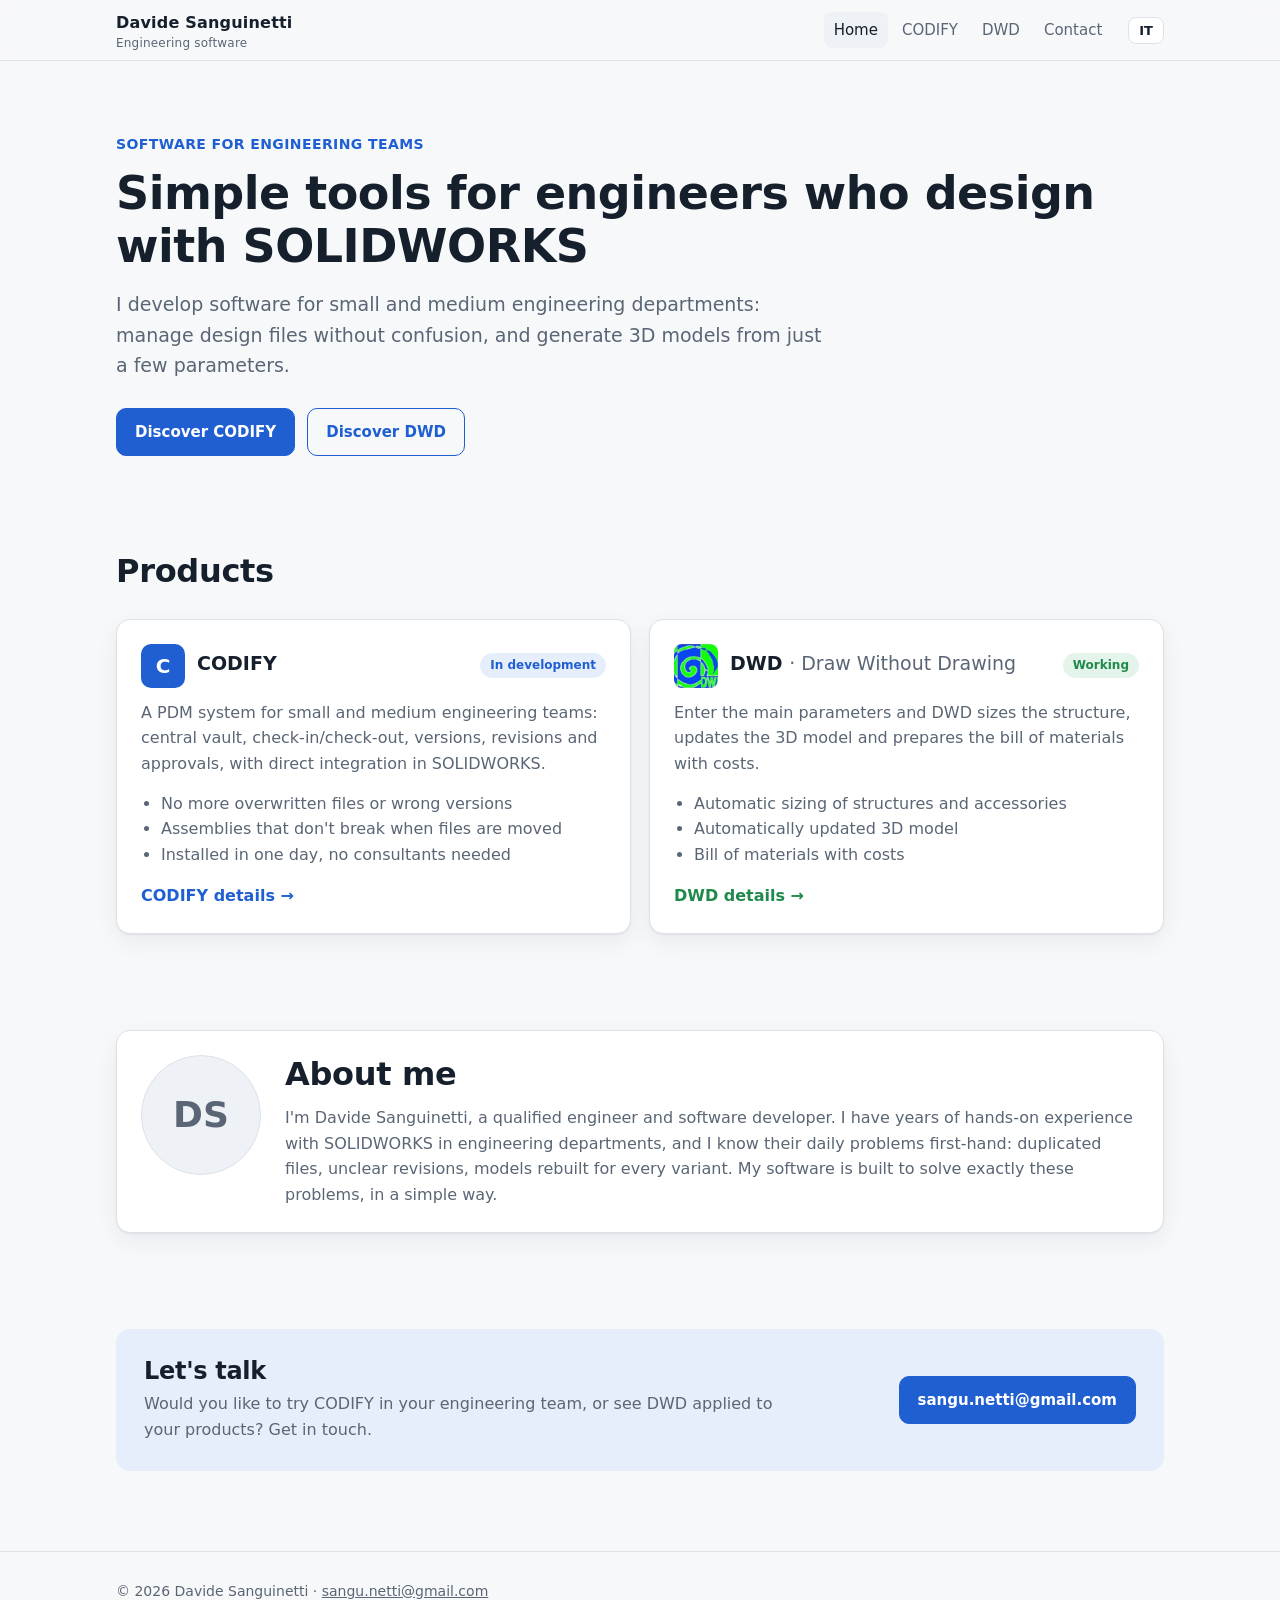
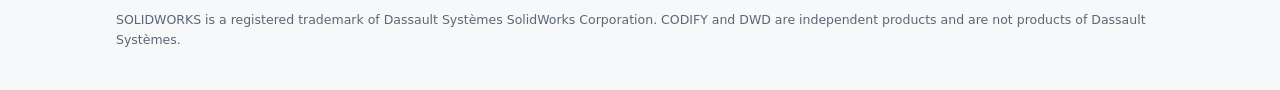
==== index.html @ ec3d7e51 "Sito Davide Sanguinetti: home, CODIFY e DWD (IT/EN) Co-Authored-By: Claude Opus 5.5 <noreply@anthrop" ====
<!doctype html>
<html lang="it" data-lang="it"
      data-title-it="Davide Sanguinetti · Software per SOLIDWORKS"
      data-title-en="Davide Sanguinetti · Software for SOLIDWORKS">
<head>
  <meta charset="utf-8">
  <meta name="viewport" content="width=device-width, initial-scale=1">
  <title>Davide Sanguinetti · Software per SOLIDWORKS</title>
  <meta name="description" content="CODIFY, PDM per piccoli uffici tecnici, e DWD, progettazione parametrica semplificata: software per chi lavora con SOLIDWORKS.">
  <link rel="stylesheet" href="style.css">
</head>
<body>

<header class="top">
  <div class="wrap">
    <a class="brand" href="index.html" data-keep-lang>Davide Sanguinetti
      <small lang="it">Software per l'ingegneria</small>
      <small lang="en">Engineering software</small>
    </a>
    <nav class="nav">
      <a href="index.html" data-keep-lang aria-current="page">Home</a>
      <a href="codify.html" data-keep-lang>CODIFY</a>
      <a href="dwd.html" data-keep-lang>DWD</a>
      <a href="index.html#contatti" data-keep-lang><span lang="it">Contatti</span><span lang="en">Contact</span></a>
    </nav>
    <button class="lang" type="button" data-lang-switch>EN</button>
  </div>
</header>

<main>
  <div class="wrap hero">
    <p class="eyebrow" lang="it">Software per uffici tecnici</p>
    <p class="eyebrow" lang="en">Software for engineering teams</p>
    <h1 lang="it">Strumenti semplici per chi progetta con SOLIDWORKS</h1>
    <h1 lang="en">Simple tools for engineers who design with SOLIDWORKS</h1>
    <p class="lead" lang="it">Sviluppo software pensati per i piccoli e medi uffici tecnici: gestire i file di progetto senza confusione e generare modelli 3D partendo da pochi parametri.</p>
    <p class="lead" lang="en">I develop software for small and medium engineering departments: manage design files without confusion, and generate 3D models from just a few parameters.</p>
    <div class="btns">
      <a class="btn" href="codify.html" data-keep-lang><span lang="it">Scopri CODIFY</span><span lang="en">Discover CODIFY</span></a>
      <a class="btn ghost" href="dwd.html" data-keep-lang><span lang="it">Scopri DWD</span><span lang="en">Discover DWD</span></a>
    </div>
  </div>

  <section>
    <div class="wrap">
      <div class="section-head">
        <h2 lang="it">I prodotti</h2>
        <h2 lang="en">Products</h2>
      </div>
      <div class="grid two">
        <article class="card product">
          <div class="head">
            <div class="mark" aria-hidden="true">C</div>
            <h3>CODIFY</h3>
            <span class="tag" lang="it">In sviluppo</span>
            <span class="tag" lang="en">In development</span>
          </div>
          <p lang="it">Un PDM per piccoli e medi uffici tecnici: archivio centrale, check-in/check-out, versioni, revisioni e approvazioni, con integrazione diretta in SOLIDWORKS.</p>
          <p lang="en">A PDM system for small and medium engineering teams: central vault, check-in/check-out, versions, revisions and approvals, with direct integration in SOLIDWORKS.</p>
          <ul lang="it">
            <li>Niente più file sovrascritti o versioni sbagliate</li>
            <li>Assiemi che non si rompono quando sposti i file</li>
            <li>Installazione in un giorno, senza consulenti</li>
          </ul>
          <ul lang="en">
            <li>No more overwritten files or wrong versions</li>
            <li>Assemblies that don't break when files are moved</li>
            <li>Installed in one day, no consultants needed</li>
          </ul>
          <a class="more" href="codify.html" data-keep-lang><span lang="it">Dettagli su CODIFY →</span><span lang="en">CODIFY details →</span></a>
        </article>

        <article class="card product green-theme">
          <div class="head">
            <img src="img/dwd-logo.png" alt="DWD logo">
            <h3>DWD <span style="font-weight:400;color:var(--muted)">· Draw Without Drawing</span></h3>
            <span class="tag green" lang="it">Funzionante</span>
            <span class="tag green" lang="en">Working</span>
          </div>
          <p lang="it">Inserisci i parametri principali e DWD dimensiona la struttura, aggiorna il modello 3D e prepara la distinta dei costi.</p>
          <p lang="en">Enter the main parameters and DWD sizes the structure, updates the 3D model and prepares the bill of materials with costs.</p>
          <ul lang="it">
            <li>Dimensionamento automatico di strutture e accessori</li>
            <li>Modello 3D aggiornato in automatico</li>
            <li>Distinta dei materiali con i costi</li>
          </ul>
          <ul lang="en">
            <li>Automatic sizing of structures and accessories</li>
            <li>Automatically updated 3D model</li>
            <li>Bill of materials with costs</li>
          </ul>
          <a class="more" href="dwd.html" data-keep-lang style="color:var(--dwd)"><span lang="it">Dettagli su DWD →</span><span lang="en">DWD details →</span></a>
        </article>
      </div>
    </div>
  </section>

  <section id="chi-sono">
    <div class="wrap">
      <div class="card about">
        <div class="avatar" aria-hidden="true">DS</div>
        <div>
          <h2 lang="it">Chi sono</h2>
          <h2 lang="en">About me</h2>
          <p lang="it">Sono Davide Sanguinetti, ingegnere abilitato e sviluppatore software. Lavoro da anni in ambito tecnico con SOLIDWORKS e conosco da vicino i problemi quotidiani di un ufficio tecnico: file duplicati, revisioni poco chiare, modelli da rifare a ogni variante. I miei software nascono per risolvere proprio questi problemi, in modo semplice.</p>
          <p lang="en">I'm Davide Sanguinetti, a qualified engineer and software developer. I have years of hands-on experience with SOLIDWORKS in engineering departments, and I know their daily problems first-hand: duplicated files, unclear revisions, models rebuilt for every variant. My software is built to solve exactly these problems, in a simple way.</p>
        </div>
      </div>
    </div>
  </section>

  <section id="contatti">
    <div class="wrap">
      <div class="callout">
        <div>
          <h2 lang="it">Parliamone</h2>
          <h2 lang="en">Let's talk</h2>
          <p lang="it">Vuoi provare CODIFY nel tuo ufficio tecnico o vedere DWD applicato ai tuoi prodotti? Scrivimi.</p>
          <p lang="en">Would you like to try CODIFY in your engineering team, or see DWD applied to your products? Get in touch.</p>
        </div>
        <a class="btn" href="mailto:sangu.netti@gmail.com">sangu.netti@gmail.com</a>
      </div>
    </div>
  </section>
</main>

<footer>
  <div class="wrap">
    <div>© 2026 Davide Sanguinetti · <a href="mailto:sangu.netti@gmail.com">sangu.netti@gmail.com</a></div>
    <div class="legal" lang="it">SOLIDWORKS è un marchio registrato di Dassault Systèmes SolidWorks Corporation. CODIFY e DWD sono prodotti indipendenti e non sono prodotti di Dassault Systèmes.</div>
    <div class="legal" lang="en">SOLIDWORKS is a registered trademark of Dassault Systèmes SolidWorks Corporation. CODIFY and DWD are independent products and are not products of Dassault Systèmes.</div>
  </div>
</footer>

<script src="site.js"></script>
</body>
</html>
---- style.css ----
:root {
  --bg: #f7f8fa;
  --surface: #ffffff;
  --surface-2: #eef1f5;
  --text: #16202c;
  --muted: #5a6675;
  --line: #dde2e9;
  --accent: #1f5fd1;
  --accent-ink: #ffffff;
  --accent-soft: #e6eefc;
  --dwd: #1f8a4c;
  --dwd-soft: #e5f4ea;
  --radius: 14px;
  --shadow: 0 1px 2px rgba(16, 24, 40, .06), 0 8px 24px rgba(16, 24, 40, .06);
  --font: "Segoe UI", system-ui, -apple-system, Roboto, "Helvetica Neue", Arial, sans-serif;
  --mono: ui-monospace, "Cascadia Mono", Consolas, monospace;
}

@media (prefers-color-scheme: dark) {
  :root:not([data-theme="light"]) {
    --bg: #0e141b;
    --surface: #151d27;
    --surface-2: #1c2632;
    --text: #e7ecf2;
    --muted: #9aa7b6;
    --line: #2a3542;
    --accent: #6f9cff;
    --accent-ink: #0b1220;
    --accent-soft: #1b2a45;
    --dwd: #4cc47f;
    --dwd-soft: #16301f;
    --shadow: 0 1px 2px rgba(0, 0, 0, .3), 0 8px 24px rgba(0, 0, 0, .25);
  }
}

:root[data-theme="dark"] {
  --bg: #0e141b;
  --surface: #151d27;
  --surface-2: #1c2632;
  --text: #e7ecf2;
  --muted: #9aa7b6;
  --line: #2a3542;
  --accent: #6f9cff;
  --accent-ink: #0b1220;
  --accent-soft: #1b2a45;
  --dwd: #4cc47f;
  --dwd-soft: #16301f;
  --shadow: 0 1px 2px rgba(0, 0, 0, .3), 0 8px 24px rgba(0, 0, 0, .25);
}

* { box-sizing: border-box; }

html { -webkit-text-size-adjust: 100%; }

body {
  margin: 0;
  background: var(--bg);
  color: var(--text);
  font: 16px/1.6 var(--font);
}

/* language switch: show only the active language */
html[data-lang="it"] [lang="en"]:not(html),
html[data-lang="en"] [lang="it"]:not(html) { display: none !important; }

img { max-width: 100%; height: auto; display: block; }

a { color: var(--accent); }

.wrap { max-width: 1080px; margin: 0 auto; padding: 0 16px; }

/* header */
.top {
  position: sticky; top: 0; z-index: 10;
  background: color-mix(in srgb, var(--bg) 88%, transparent);
  backdrop-filter: blur(8px);
  border-bottom: 1px solid var(--line);
}
.top .wrap { display: flex; align-items: center; gap: 16px; min-height: 60px; }
.brand { font-weight: 700; color: var(--text); text-decoration: none; letter-spacing: .2px; white-space: nowrap; }
.brand small { display: block; font-weight: 400; color: var(--muted); font-size: 12px; line-height: 1.2; }
.nav { display: flex; gap: 4px; margin-left: auto; flex-wrap: wrap; justify-content: flex-end; }
.nav a {
  color: var(--muted); text-decoration: none; padding: 6px 10px; border-radius: 8px; font-size: 15px;
}
.nav a:hover, .nav a[aria-current="page"] { color: var(--text); background: var(--surface-2); }
.lang {
  border: 1px solid var(--line); background: var(--surface); color: var(--text);
  border-radius: 8px; padding: 5px 10px; font: 600 13px var(--font); cursor: pointer;
}

/* hero */
.hero { padding-top: 72px; padding-bottom: 48px; }
.eyebrow { color: var(--accent); font-weight: 600; font-size: 14px; letter-spacing: .4px; text-transform: uppercase; margin: 0 0 12px; }
h1 { font-size: clamp(30px, 5vw, 46px); line-height: 1.15; margin: 0 0 16px; letter-spacing: -.5px; }
h2 { font-size: clamp(24px, 3.4vw, 32px); line-height: 1.2; margin: 0 0 12px; letter-spacing: -.3px; }
h3 { font-size: 19px; margin: 0 0 6px; }
.lead { font-size: 19px; color: var(--muted); max-width: 720px; margin: 0 0 28px; }

.btns { display: flex; gap: 12px; flex-wrap: wrap; }
.btn {
  display: inline-block; text-decoration: none; font-weight: 600; font-size: 15px;
  padding: 11px 18px; border-radius: 10px; border: 1px solid var(--accent);
  background: var(--accent); color: var(--accent-ink);
}
.btn.ghost { background: transparent; color: var(--accent); }
.btn.green { background: var(--dwd); border-color: var(--dwd); color: #fff; }

/* sections */
section { padding: 48px 0; }
.section-head { max-width: 720px; margin-bottom: 28px; }
.section-head p { color: var(--muted); margin: 0; }

.grid { display: grid; gap: 18px; }
.grid.two { grid-template-columns: repeat(auto-fit, minmax(300px, 1fr)); }
.grid.three { grid-template-columns: repeat(auto-fit, minmax(240px, 1fr)); }

.card {
  background: var(--surface); border: 1px solid var(--line); border-radius: var(--radius);
  padding: 24px; box-shadow: var(--shadow);
}
.card p { color: var(--muted); margin: 0; }
.card .more { display: inline-block; margin-top: 16px; font-weight: 600; text-decoration: none; }

.product { display: flex; flex-direction: column; }
.product .head { display: flex; align-items: center; gap: 12px; margin-bottom: 12px; }
.product .head img { width: 44px; height: 44px; border-radius: 8px; object-fit: cover; }
.product .tag { margin-left: auto; }
.product ul { margin: 14px 0 0; padding-left: 20px; color: var(--muted); }
.product .more { margin-top: auto; padding-top: 16px; }

.tag {
  display: inline-block; font-size: 12px; font-weight: 600; border-radius: 999px; padding: 3px 10px;
  background: var(--accent-soft); color: var(--accent); white-space: nowrap;
}
.tag.green { background: var(--dwd-soft); color: var(--dwd); }

.mark {
  width: 44px; height: 44px; border-radius: 10px; display: grid; place-items: center;
  background: var(--accent); color: var(--accent-ink); font: 700 20px var(--font);
}

.icon {
  width: 38px; height: 38px; border-radius: 10px; display: grid; place-items: center;
  background: var(--accent-soft); color: var(--accent); margin-bottom: 12px;
}
.icon svg { width: 20px; height: 20px; }
.green-theme .icon { background: var(--dwd-soft); color: var(--dwd); }

/* problem list */
.checks { list-style: none; padding: 0; margin: 0; display: grid; gap: 10px; }
.checks li { padding-left: 28px; position: relative; color: var(--muted); }
.checks li::before {
  content: ""; position: absolute; left: 0; top: 6px; width: 16px; height: 16px; border-radius: 50%;
  background: var(--accent-soft); border: 2px solid var(--accent);
}

/* roadmap */
.roadmap { list-style: none; margin: 0; padding: 0; display: grid; gap: 14px; }
.roadmap li {
  display: grid; grid-template-columns: 140px 1fr; gap: 16px; align-items: start;
  background: var(--surface); border: 1px solid var(--line); border-radius: var(--radius); padding: 18px 20px;
}
.roadmap .when { font-weight: 600; font-size: 14px; }
.roadmap p { margin: 0; color: var(--muted); }

/* DWD steps */
.steps { counter-reset: s; display: grid; gap: 22px; }
.step {
  display: grid; grid-template-columns: minmax(0, 1fr) minmax(0, 1.2fr); gap: 24px; align-items: center;
  background: var(--surface); border: 1px solid var(--line); border-radius: var(--radius); padding: 22px;
}
.step figure { margin: 0; background: #fff; border-radius: 10px; border: 1px solid var(--line); overflow: hidden; }
.step .num {
  counter-increment: s; width: 30px; height: 30px; border-radius: 50%; display: grid; place-items: center;
  background: var(--dwd); color: #fff; font-weight: 700; margin-bottom: 10px;
}
.step .num::before { content: counter(s); }
.step p { color: var(--muted); margin: 0; }

.video {
  position: relative; aspect-ratio: 16 / 9; border-radius: var(--radius); overflow: hidden;
  background: #000; border: 1px solid var(--line); box-shadow: var(--shadow);
}
.video iframe { position: absolute; inset: 0; width: 100%; height: 100%; border: 0; }

.callout {
  background: var(--accent-soft); border-radius: var(--radius); padding: 28px; display: flex; gap: 24px;
  align-items: center; justify-content: space-between; flex-wrap: wrap;
}
.callout.green { background: var(--dwd-soft); }
.callout h2 { font-size: 24px; margin: 0 0 6px; }
.callout p { margin: 0; color: var(--muted); max-width: 640px; }

.about { display: grid; grid-template-columns: 120px 1fr; gap: 24px; align-items: start; }
.avatar {
  width: 120px; height: 120px; border-radius: 50%; background: var(--surface-2); border: 1px solid var(--line);
  display: grid; place-items: center; font: 700 36px var(--font); color: var(--muted);
}

/* footer */
footer { border-top: 1px solid var(--line); padding: 28px 0 40px; margin-top: 32px; color: var(--muted); font-size: 14px; }
footer .wrap { display: grid; gap: 8px; }
footer a { color: var(--muted); }
.legal { font-size: 12.5px; }

@media (max-width: 720px) {
  .hero { padding-top: 40px; padding-bottom: 24px; }
  .top .wrap { flex-wrap: wrap; gap: 0 12px; padding-top: 8px; }
  .lang { margin-left: auto; }
  .nav { order: 3; width: 100%; margin: 4px 0 6px -8px; justify-content: flex-start; }
  .step { grid-template-columns: 1fr; }
  .roadmap li { grid-template-columns: 1fr; gap: 4px; }
  .about { grid-template-columns: 1fr; }
  .brand small { display: none; }
  .nav a { padding: 6px 8px; }
}
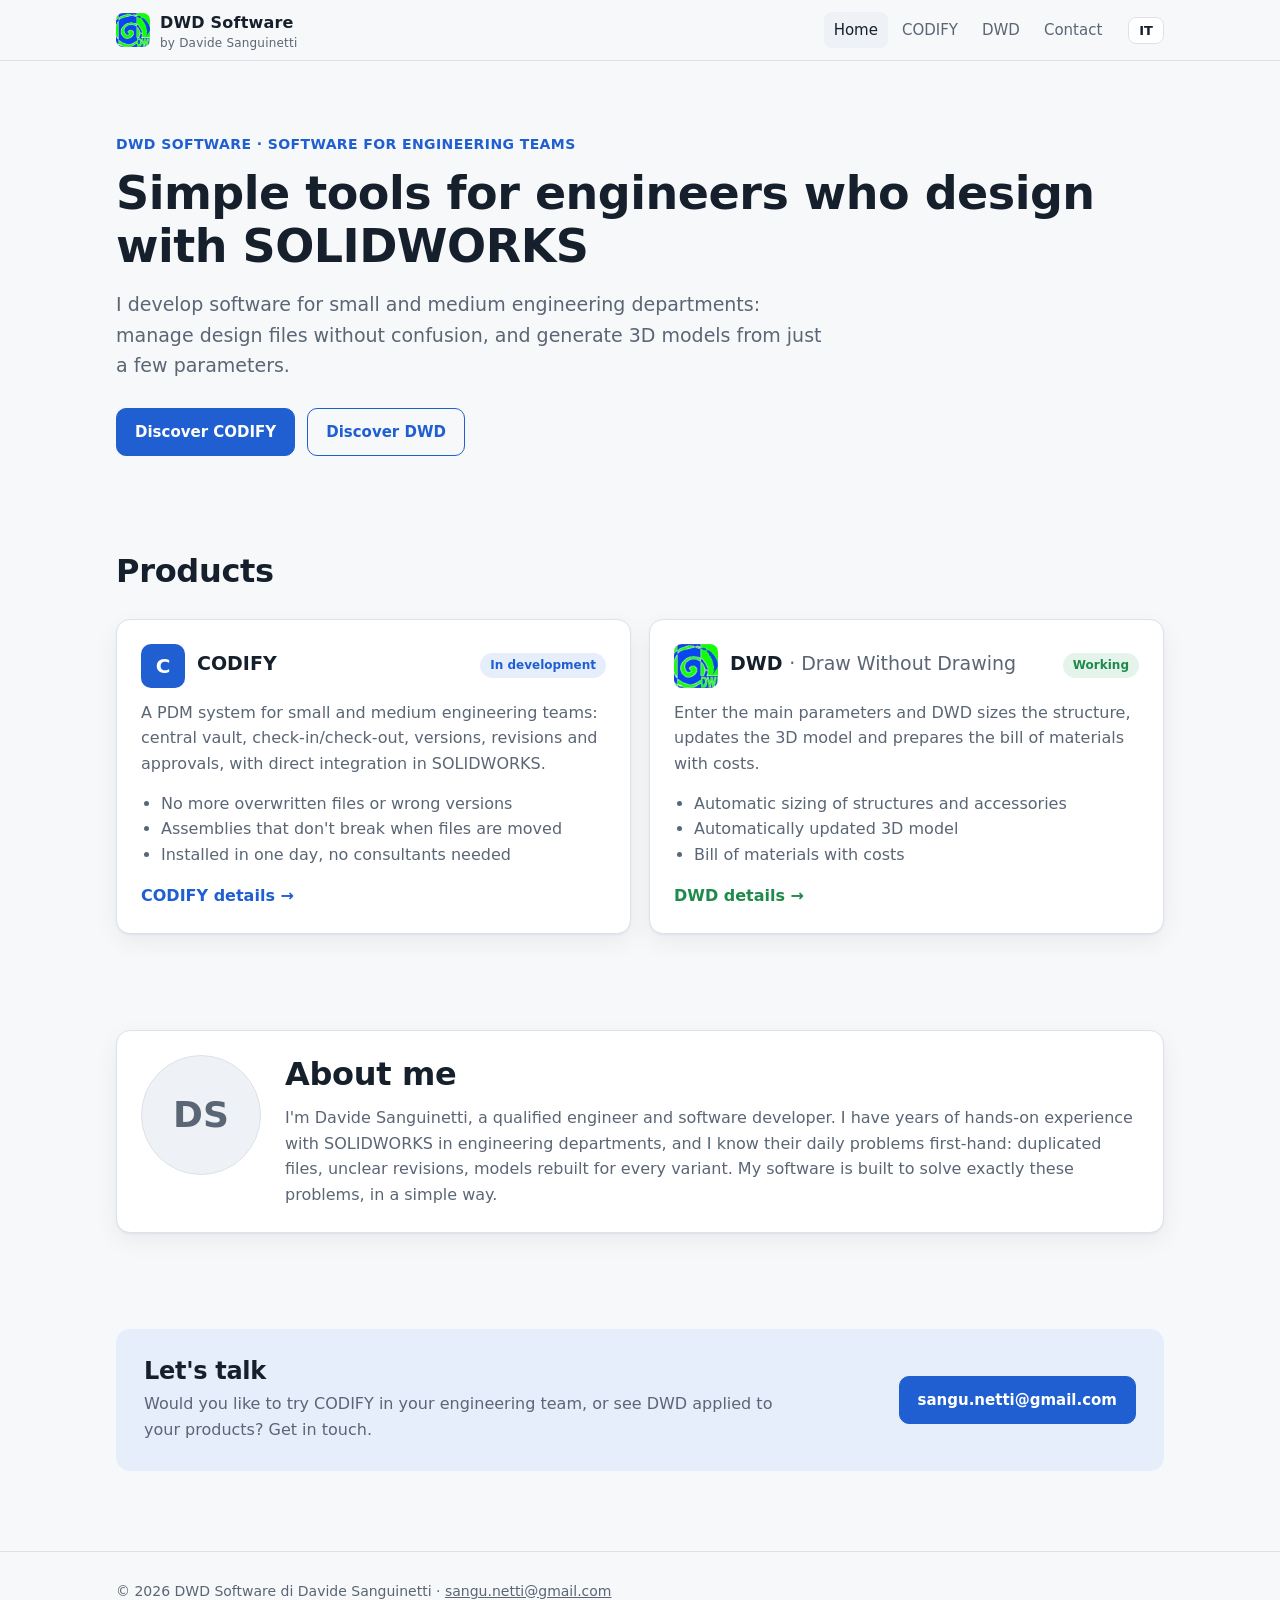
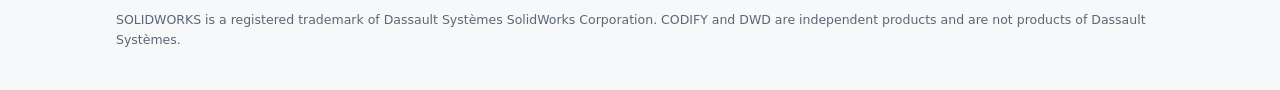
==== commit b6b0bf27: "Marchio DWD Software nell'intestazione, nei titoli e nel piè di pagina Co-Authored-By: Claude Opus 5" ====
--- a/index.html
+++ b/index.html
@@ -1,21 +1,21 @@
 <!doctype html>
 <html lang="it" data-lang="it"
-      data-title-it="Davide Sanguinetti · Software per SOLIDWORKS"
-      data-title-en="Davide Sanguinetti · Software for SOLIDWORKS">
+      data-title-it="DWD Software · Software per SOLIDWORKS"
+      data-title-en="DWD Software · Software for SOLIDWORKS">
 <head>
   <meta charset="utf-8">
   <meta name="viewport" content="width=device-width, initial-scale=1">
-  <title>Davide Sanguinetti · Software per SOLIDWORKS</title>
+  <title>DWD Software · Software per SOLIDWORKS</title>
   <meta name="description" content="CODIFY, PDM per piccoli uffici tecnici, e DWD, progettazione parametrica semplificata: software per chi lavora con SOLIDWORKS.">
-  <link rel="stylesheet" href="style.css">
+  <link rel="stylesheet" href="style.css?v=2">
 </head>
 <body>
 
 <header class="top">
   <div class="wrap">
-    <a class="brand" href="index.html" data-keep-lang>Davide Sanguinetti
-      <small lang="it">Software per l'ingegneria</small>
-      <small lang="en">Engineering software</small>
+    <a class="brand" href="index.html" data-keep-lang><img src="img/dwd-logo.png" alt="" width="34" height="34"><span>DWD Software
+      <small lang="it">di Davide Sanguinetti</small>
+      <small lang="en">by Davide Sanguinetti</small></span>
     </a>
     <nav class="nav">
       <a href="index.html" data-keep-lang aria-current="page">Home</a>
@@ -29,8 +29,8 @@
 
 <main>
   <div class="wrap hero">
-    <p class="eyebrow" lang="it">Software per uffici tecnici</p>
-    <p class="eyebrow" lang="en">Software for engineering teams</p>
+    <p class="eyebrow" lang="it">DWD Software · Software per uffici tecnici</p>
+    <p class="eyebrow" lang="en">DWD Software · Software for engineering teams</p>
     <h1 lang="it">Strumenti semplici per chi progetta con SOLIDWORKS</h1>
     <h1 lang="en">Simple tools for engineers who design with SOLIDWORKS</h1>
     <p class="lead" lang="it">Sviluppo software pensati per i piccoli e medi uffici tecnici: gestire i file di progetto senza confusione e generare modelli 3D partendo da pochi parametri.</p>
@@ -126,12 +126,12 @@
 
 <footer>
   <div class="wrap">
-    <div>© 2026 Davide Sanguinetti · <a href="mailto:sangu.netti@gmail.com">sangu.netti@gmail.com</a></div>
+    <div>© 2026 DWD Software di Davide Sanguinetti · <a href="mailto:sangu.netti@gmail.com">sangu.netti@gmail.com</a></div>
     <div class="legal" lang="it">SOLIDWORKS è un marchio registrato di Dassault Systèmes SolidWorks Corporation. CODIFY e DWD sono prodotti indipendenti e non sono prodotti di Dassault Systèmes.</div>
     <div class="legal" lang="en">SOLIDWORKS is a registered trademark of Dassault Systèmes SolidWorks Corporation. CODIFY and DWD are independent products and are not products of Dassault Systèmes.</div>
   </div>
 </footer>
 
-<script src="site.js"></script>
+<script src="site.js?v=2"></script>
 </body>
 </html>
--- a/style.css
+++ b/style.css
@@ -77,7 +77,8 @@
   border-bottom: 1px solid var(--line);
 }
 .top .wrap { display: flex; align-items: center; gap: 16px; min-height: 60px; }
-.brand { font-weight: 700; color: var(--text); text-decoration: none; letter-spacing: .2px; white-space: nowrap; }
+.brand { display: flex; align-items: center; gap: 10px; font-weight: 700; color: var(--text); text-decoration: none; letter-spacing: .2px; white-space: nowrap; }
+.brand img { width: 34px; height: 34px; border-radius: 7px; object-fit: cover; }
 .brand small { display: block; font-weight: 400; color: var(--muted); font-size: 12px; line-height: 1.2; }
 .nav { display: flex; gap: 4px; margin-left: auto; flex-wrap: wrap; justify-content: flex-end; }
 .nav a {
